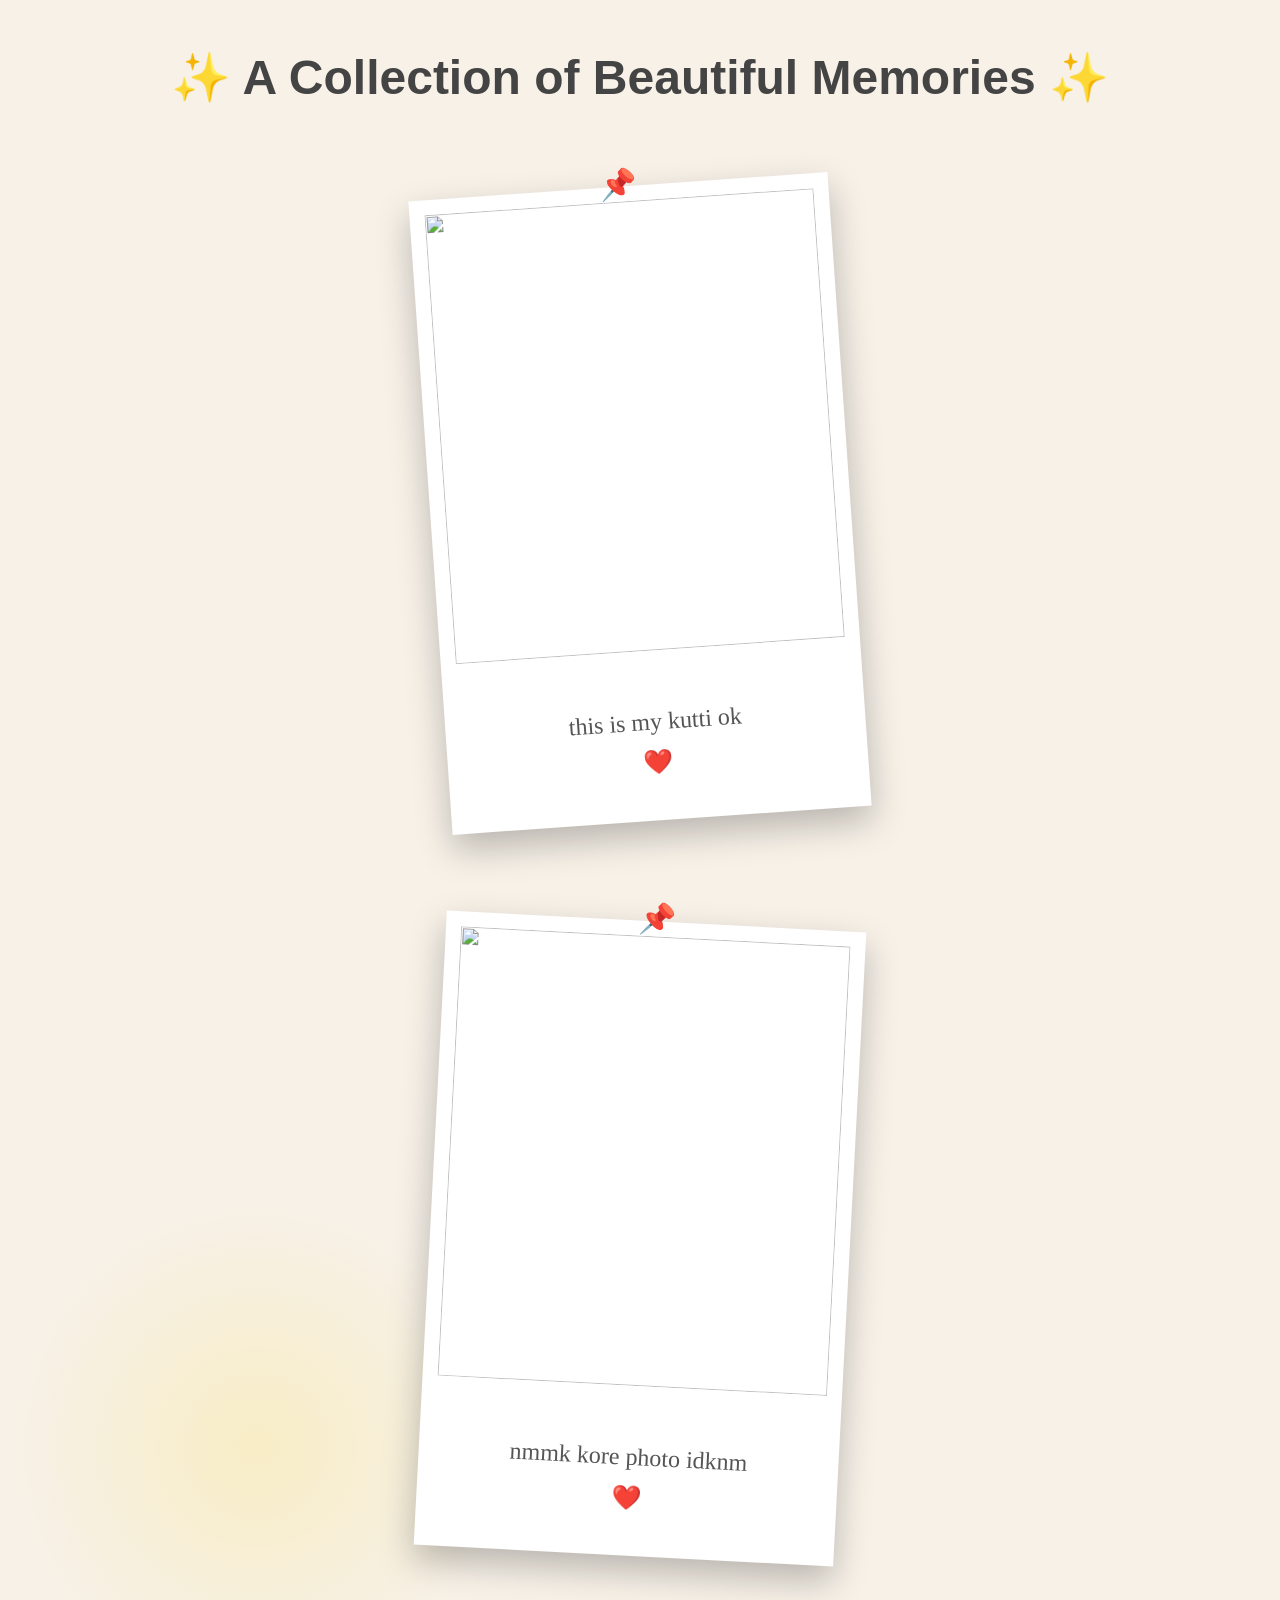
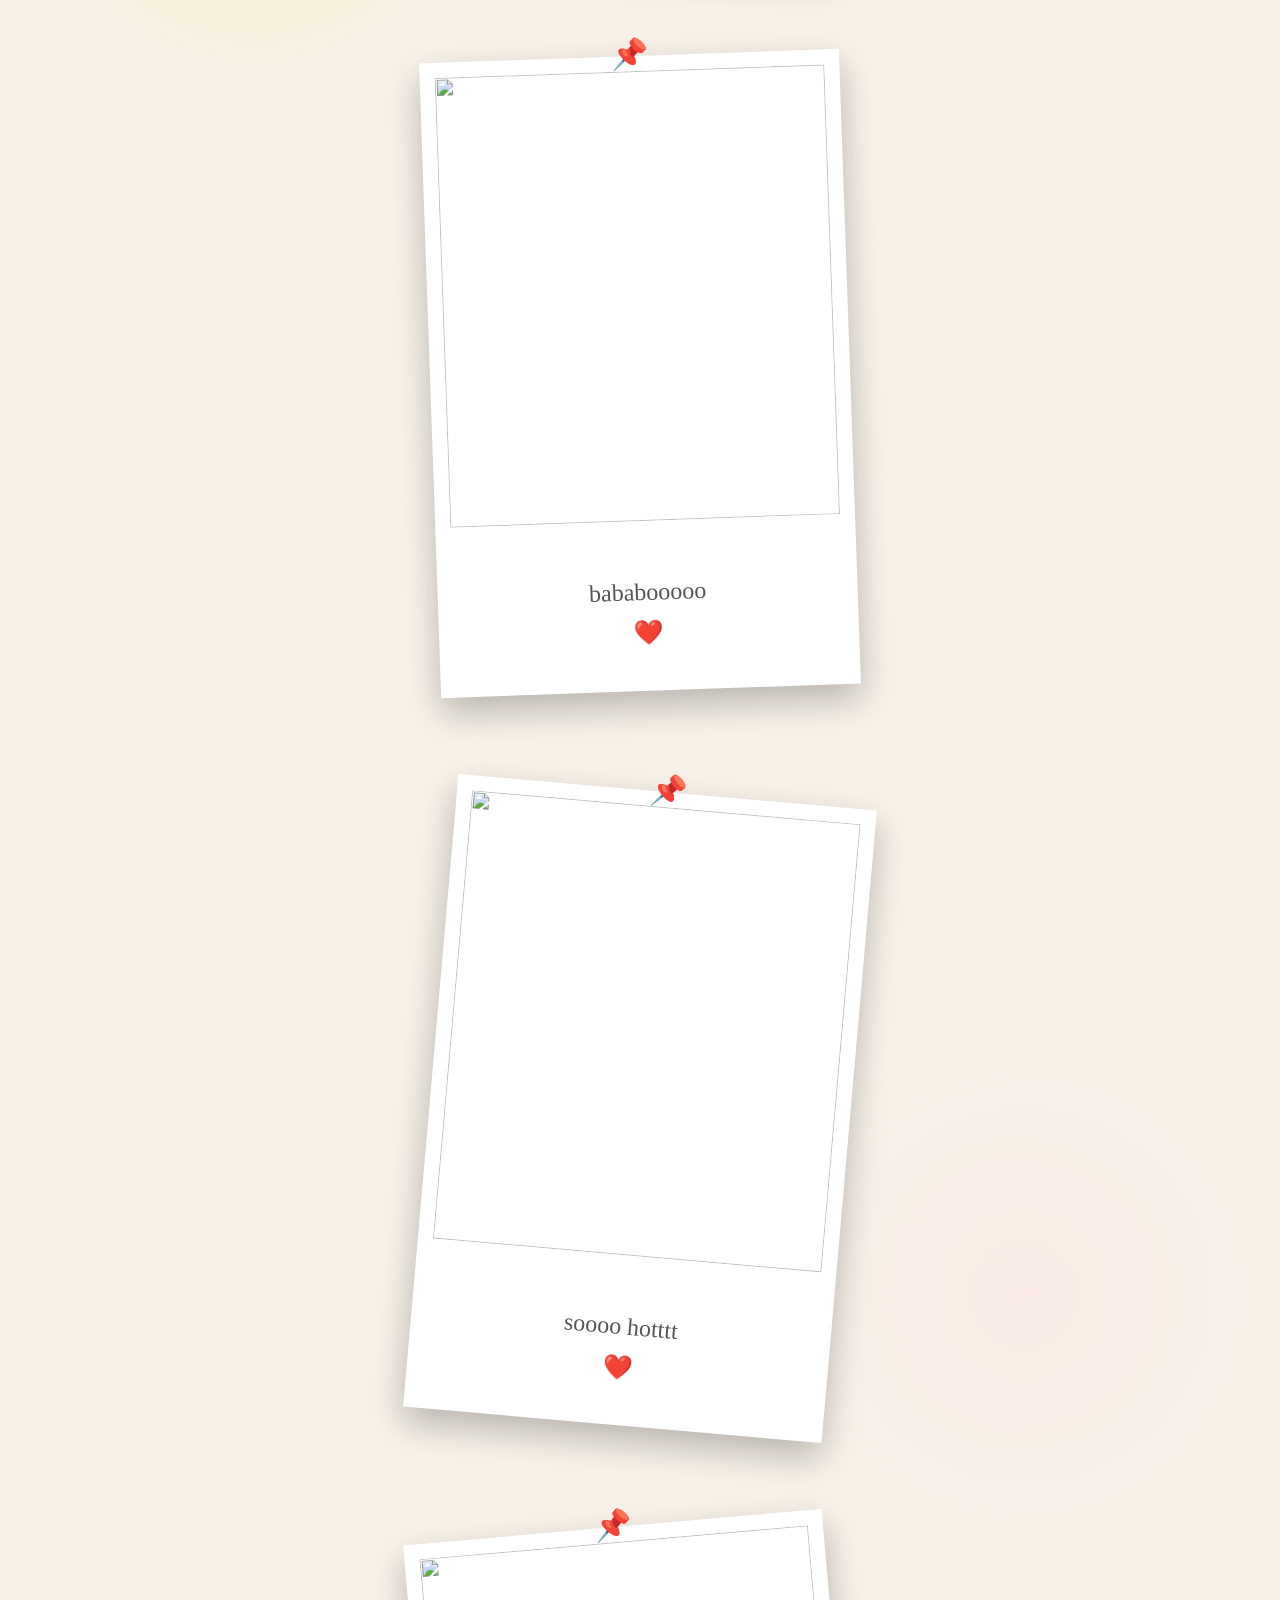
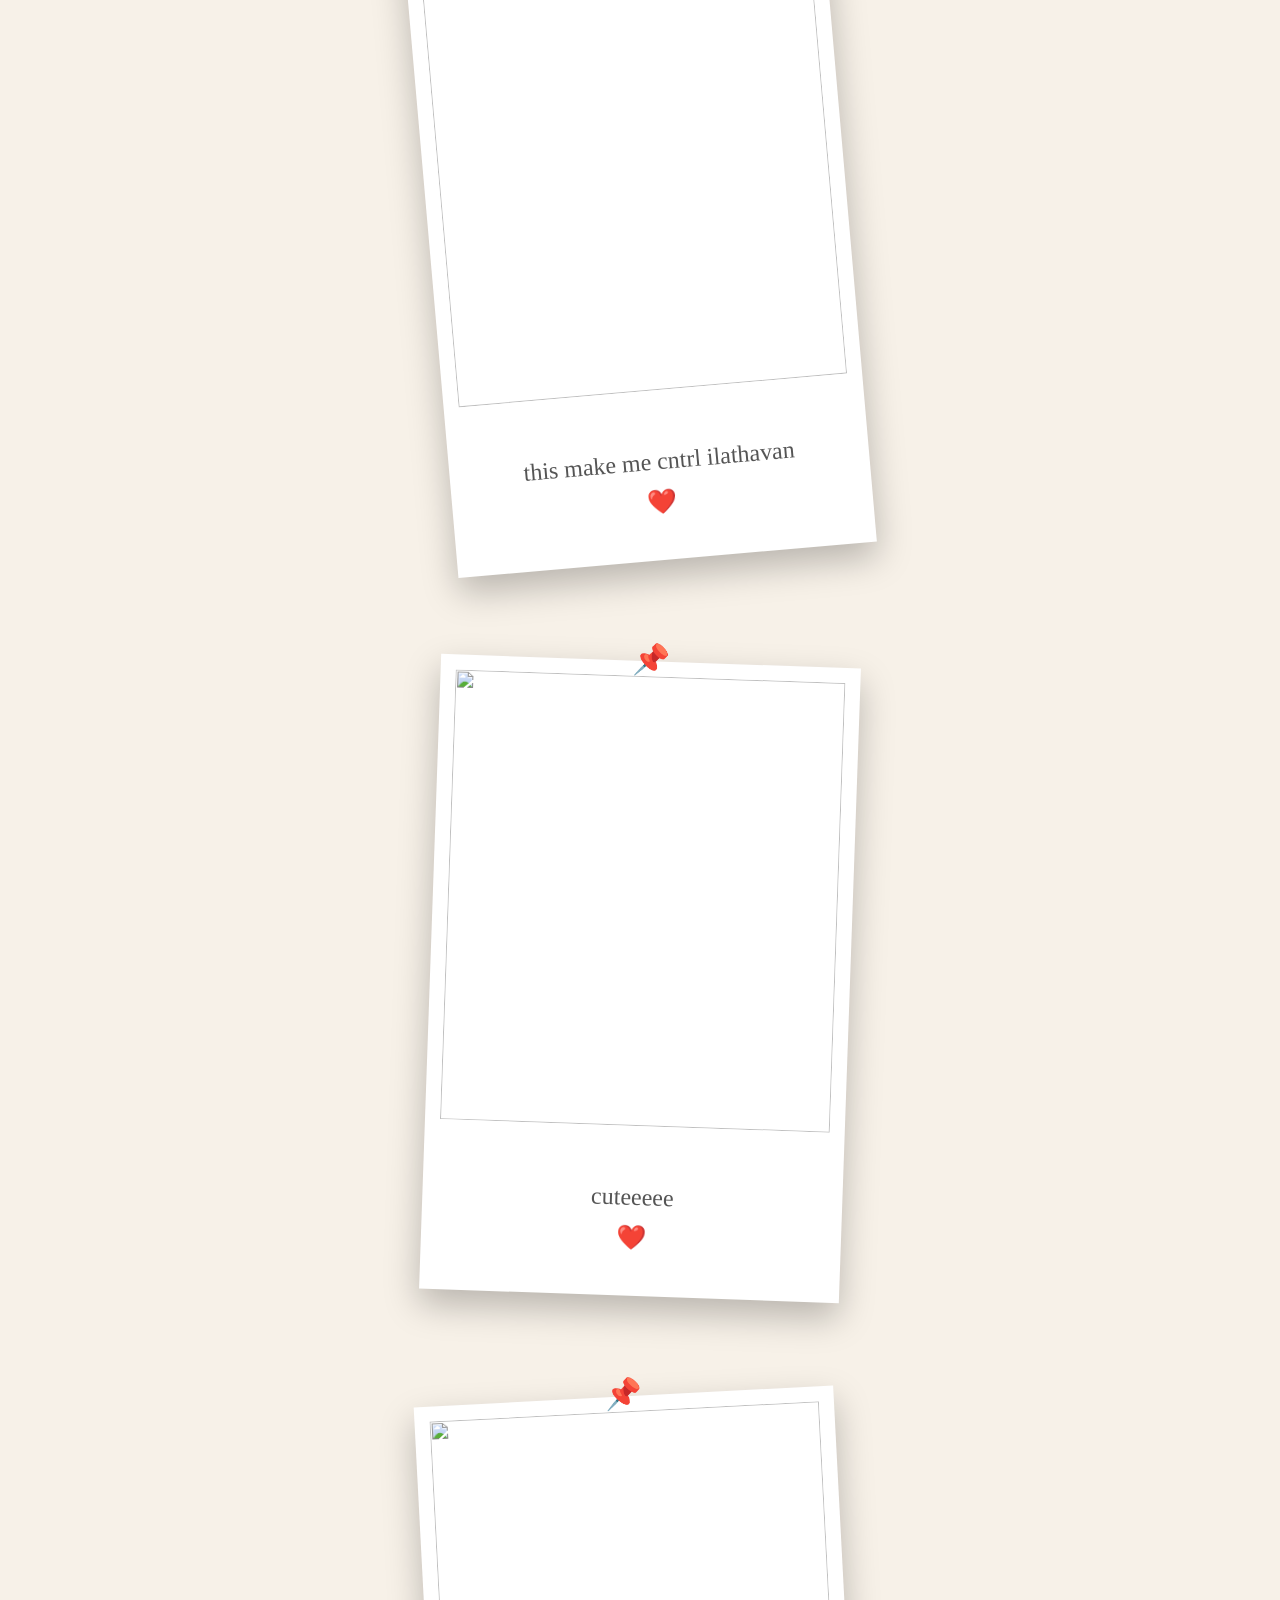
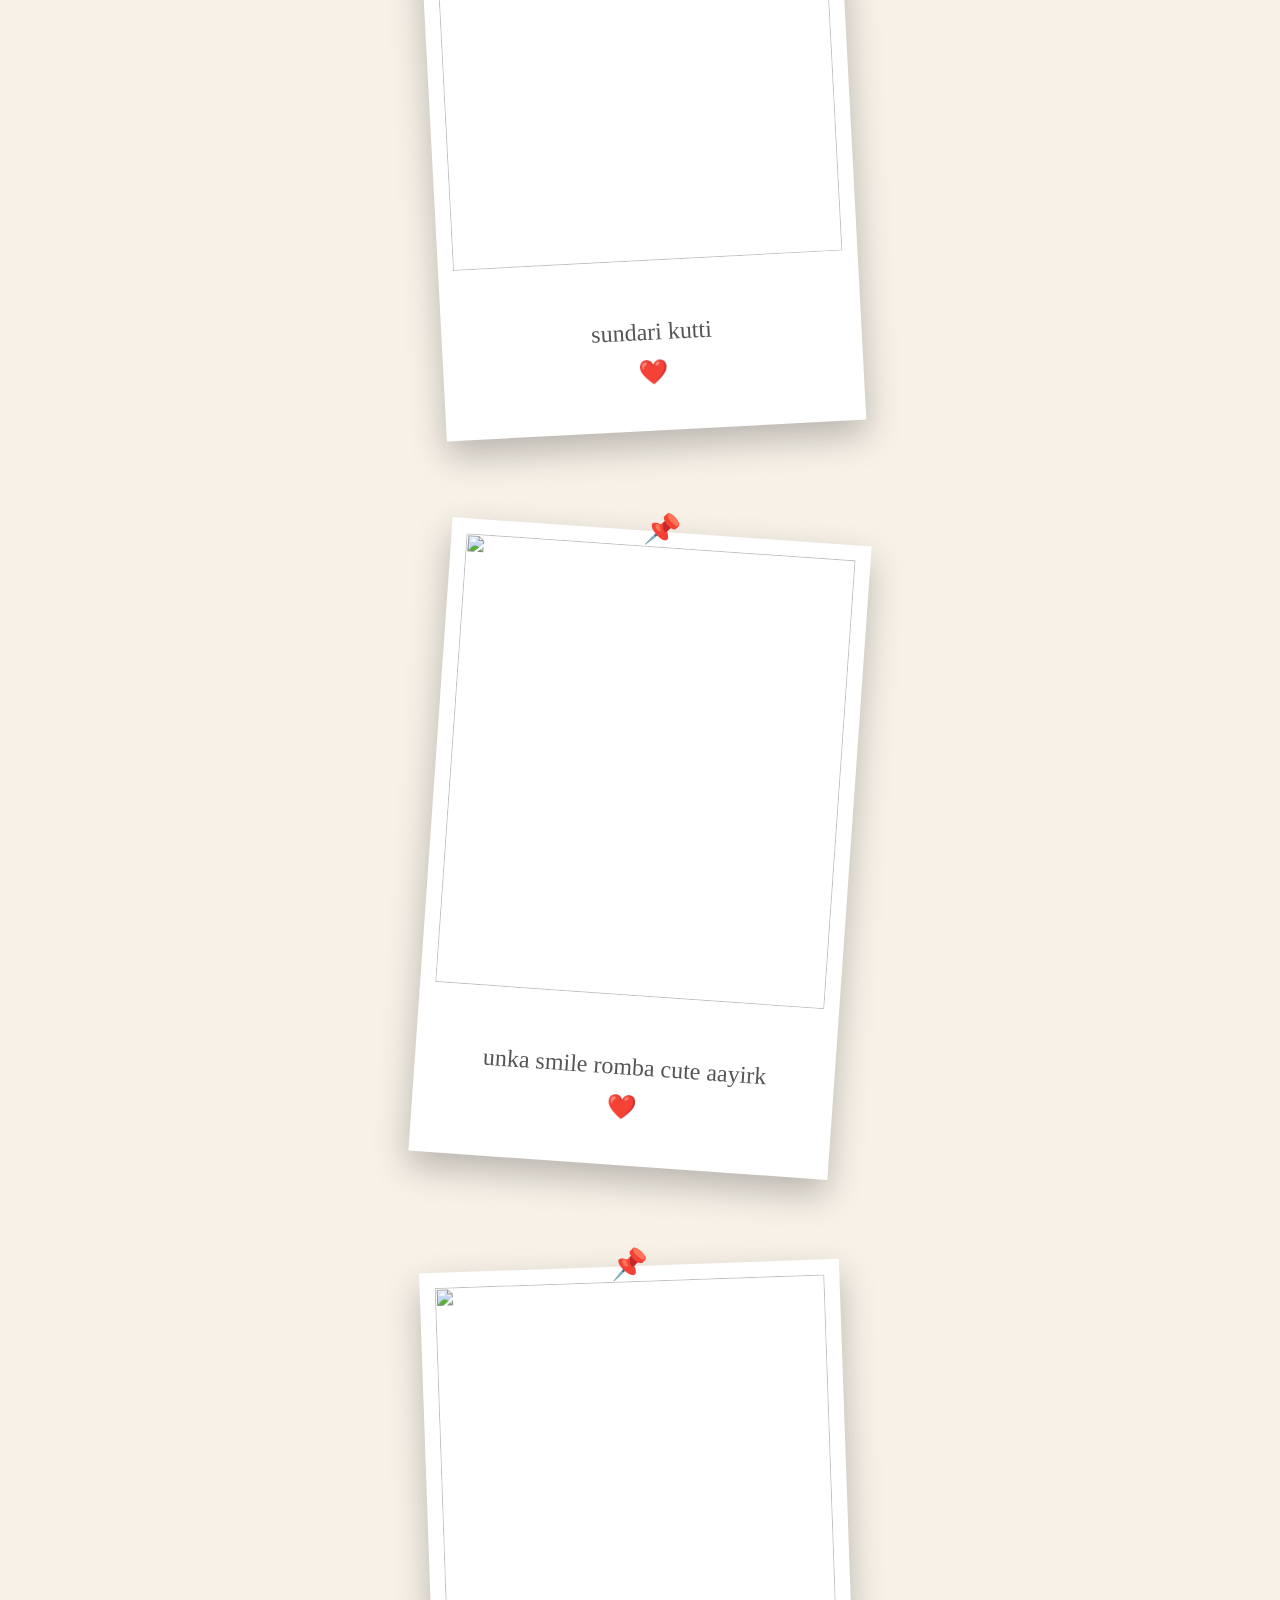
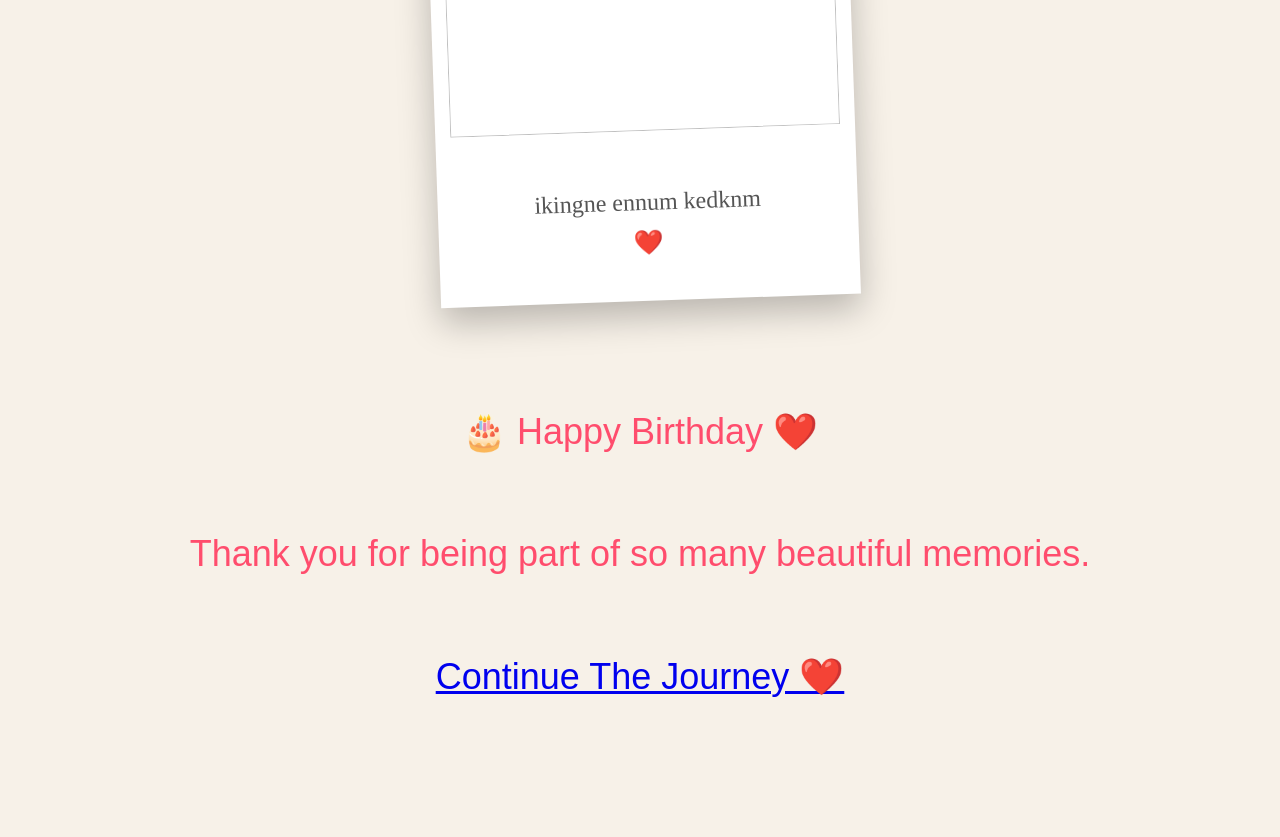
==== gallery.html @ ea30d5c4 "Add files via upload" ====
<!DOCTYPE html>
<html lang="en">
<head>
<meta charset="UTF-8">
<meta name="viewport" content="width=device-width, initial-scale=1.0">
<title>Polaroid Memories ❤️</title>

<style>

*{
    margin:0;
    padding:0;
    box-sizing:border-box;
}

body{
    background:#f7f1e8;
    background-image:
    radial-gradient(circle at 20% 20%, rgba(255,215,0,.15), transparent 250px),
    radial-gradient(circle at 80% 40%, rgba(255,192,203,.15), transparent 250px);
    font-family:Arial,sans-serif;
    padding:50px 20px;
}

h1{
    text-align:center;
    color:#444;
    font-size:3rem;
    margin-bottom:80px;
}

.gallery{
    display:flex;
    flex-direction:column;
    align-items:center;
    gap:100px;
}

.polaroid{
    width:420px;
    background:white;
    padding:15px;
    padding-bottom:170px;
    position:relative;
    box-shadow:0 15px 35px rgba(0,0,0,.25);
    transition:0.4s;
}

.polaroid:hover{
    transform:scale(1.05) !important;
}

.polaroid::before{
    content:"📌";
    position:absolute;
    top:-20px;
    left:50%;
    transform:translateX(-50%);
    font-size:30px;
}

.polaroid:nth-child(1){transform:rotate(-4deg);}
.polaroid:nth-child(2){transform:rotate(3deg);}
.polaroid:nth-child(3){transform:rotate(-2deg);}
.polaroid:nth-child(4){transform:rotate(5deg);}
.polaroid:nth-child(5){transform:rotate(-5deg);}
.polaroid:nth-child(6){transform:rotate(2deg);}
.polaroid:nth-child(7){transform:rotate(-3deg);}
.polaroid:nth-child(8){transform:rotate(4deg);}
.polaroid:nth-child(9){transform:rotate(-2deg);}

.polaroid img{
    width:100%;
    height:450px;
    object-fit:cover;
    display:block;
}

.caption{
    position:absolute;
    bottom:40px;
    left:50%;
    transform:translateX(-50%);
    width:90%;
    text-align:center;
    color:#555;
    font-size:24px;
    line-height:1.4;
    font-family:"Brush Script MT",cursive;
}

.heart{
    display:block;
    margin-top:8px;
    font-size:24px;
}

.final{
    text-align:center;
    margin-top:100px;
    margin-bottom:80px;
    color:#ff4d6d;
    font-size:36px;
    line-height:1.7;
}

</style>
</head>
<body>

<h1>✨ A Collection of Beautiful Memories ✨</h1>

<div class="gallery">

<div class="polaroid">
<img src="photos/photo1.jpg">
<div class="caption">
this is my kutti ok
<span class="heart">❤️</span>
</div>
</div>

<div class="polaroid">
<img src="photos/photo2.jpg">
<div class="caption">
nmmk kore photo idknm
<span class="heart">❤️</span>
</div>
</div>

<div class="polaroid">
<img src="photos/photo3.jpg">
<div class="caption">
bababooooo
<span class="heart">❤️</span>
</div>
</div>

<div class="polaroid">
<img src="photos/photo4.jpg">
<div class="caption">
soooo hotttt
<span class="heart">❤️</span>
</div>
</div>

<div class="polaroid">
<img src="photos/photo5.jpg">
<div class="caption">
this make me cntrl ilathavan
<span class="heart">❤️</span>
</div>
</div>

<div class="polaroid">
<img src="photos/photo6.jpg">
<div class="caption">
cuteeeee
<span class="heart">❤️</span>
</div>
</div>

<div class="polaroid">
<img src="photos/photo7.jpg">
<div class="caption">
sundari kutti
<span class="heart">❤️</span>
</div>
</div>

<div class="polaroid">
<img src="photos/photo8.jpg">
<div class="caption">
unka smile romba cute aayirk
<span class="heart">❤️</span>
</div>
</div>

<div class="polaroid">
<img src="photos/photo9.jpg">
<div class="caption">
ikingne ennum kedknm
<span class="heart">❤️</span>
</div>
</div>

</div>

<div class="final">
🎂 Happy Birthday ❤️
<br><br>
Thank you for being part of so many beautiful memories.

<br><br>

<a href="memories.html" class="next-btn">
Continue The Journey ❤️
</a>

</div>

</body>
</html>
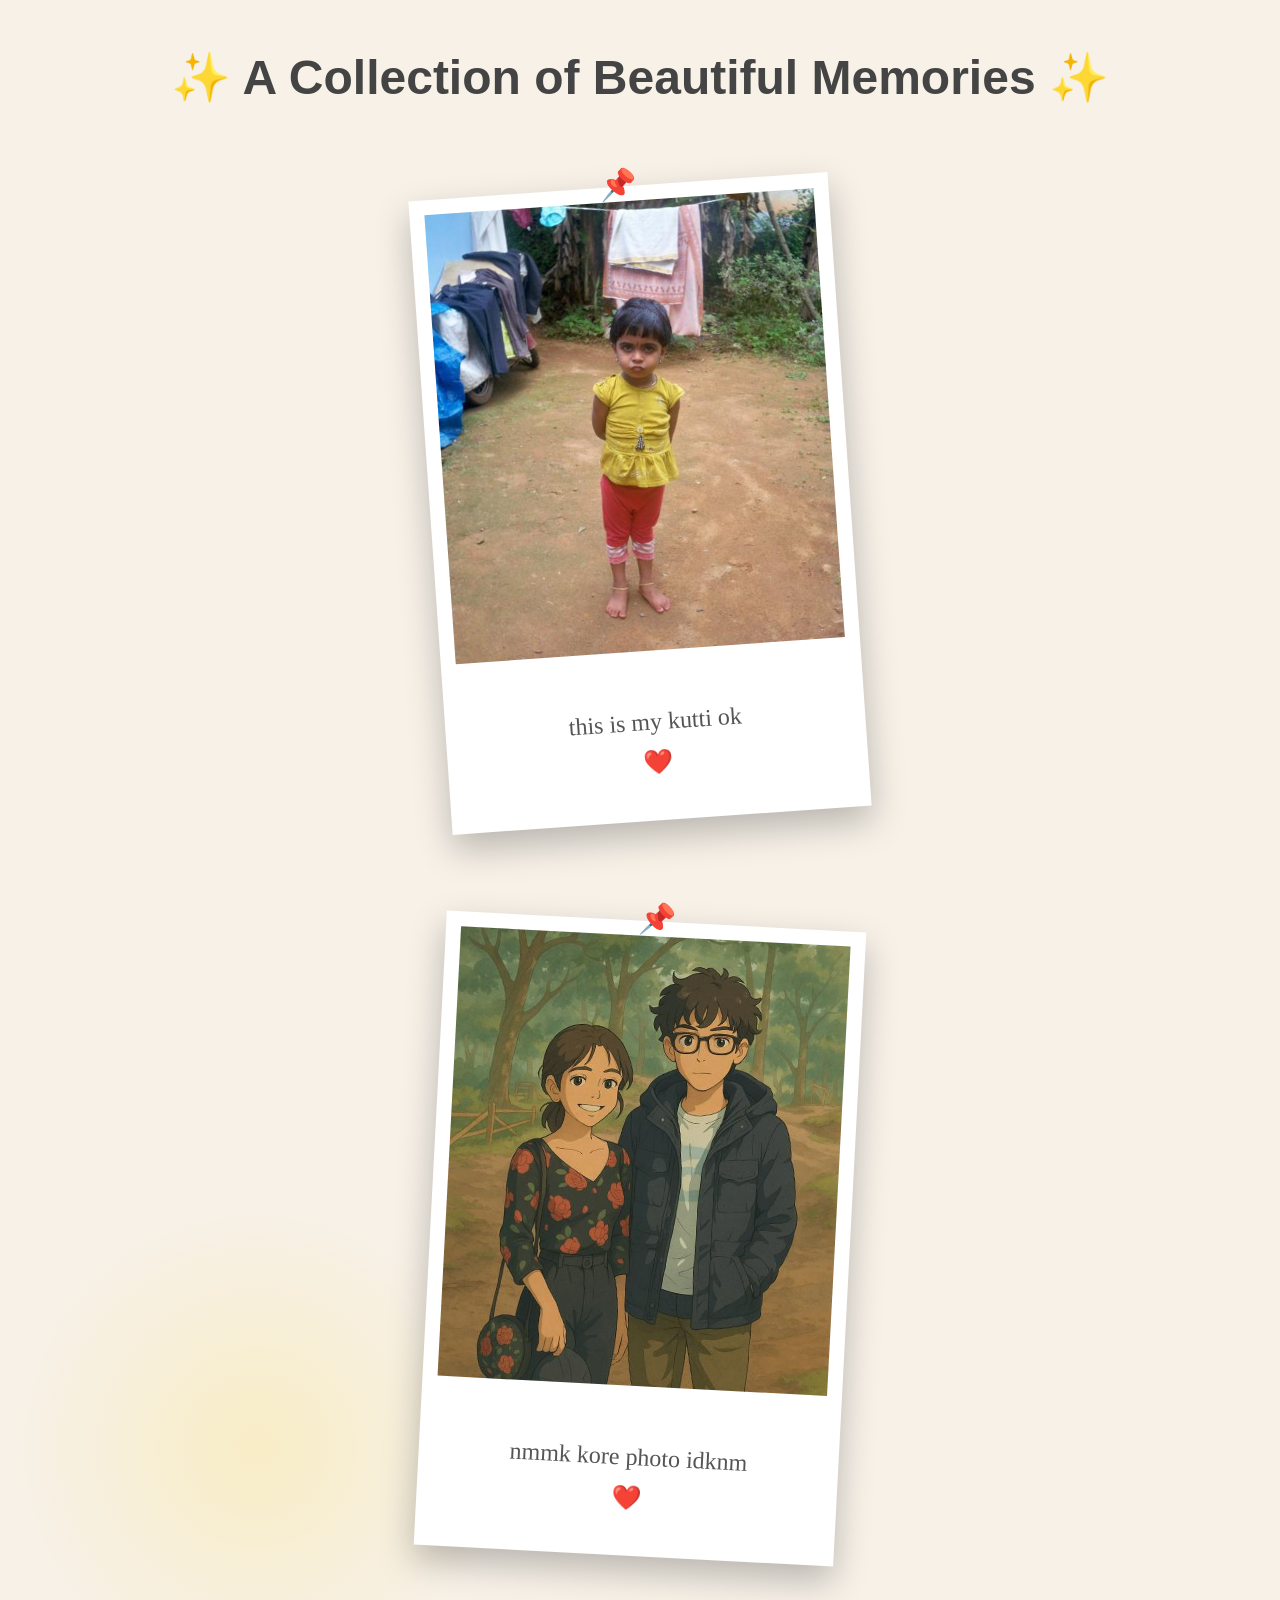
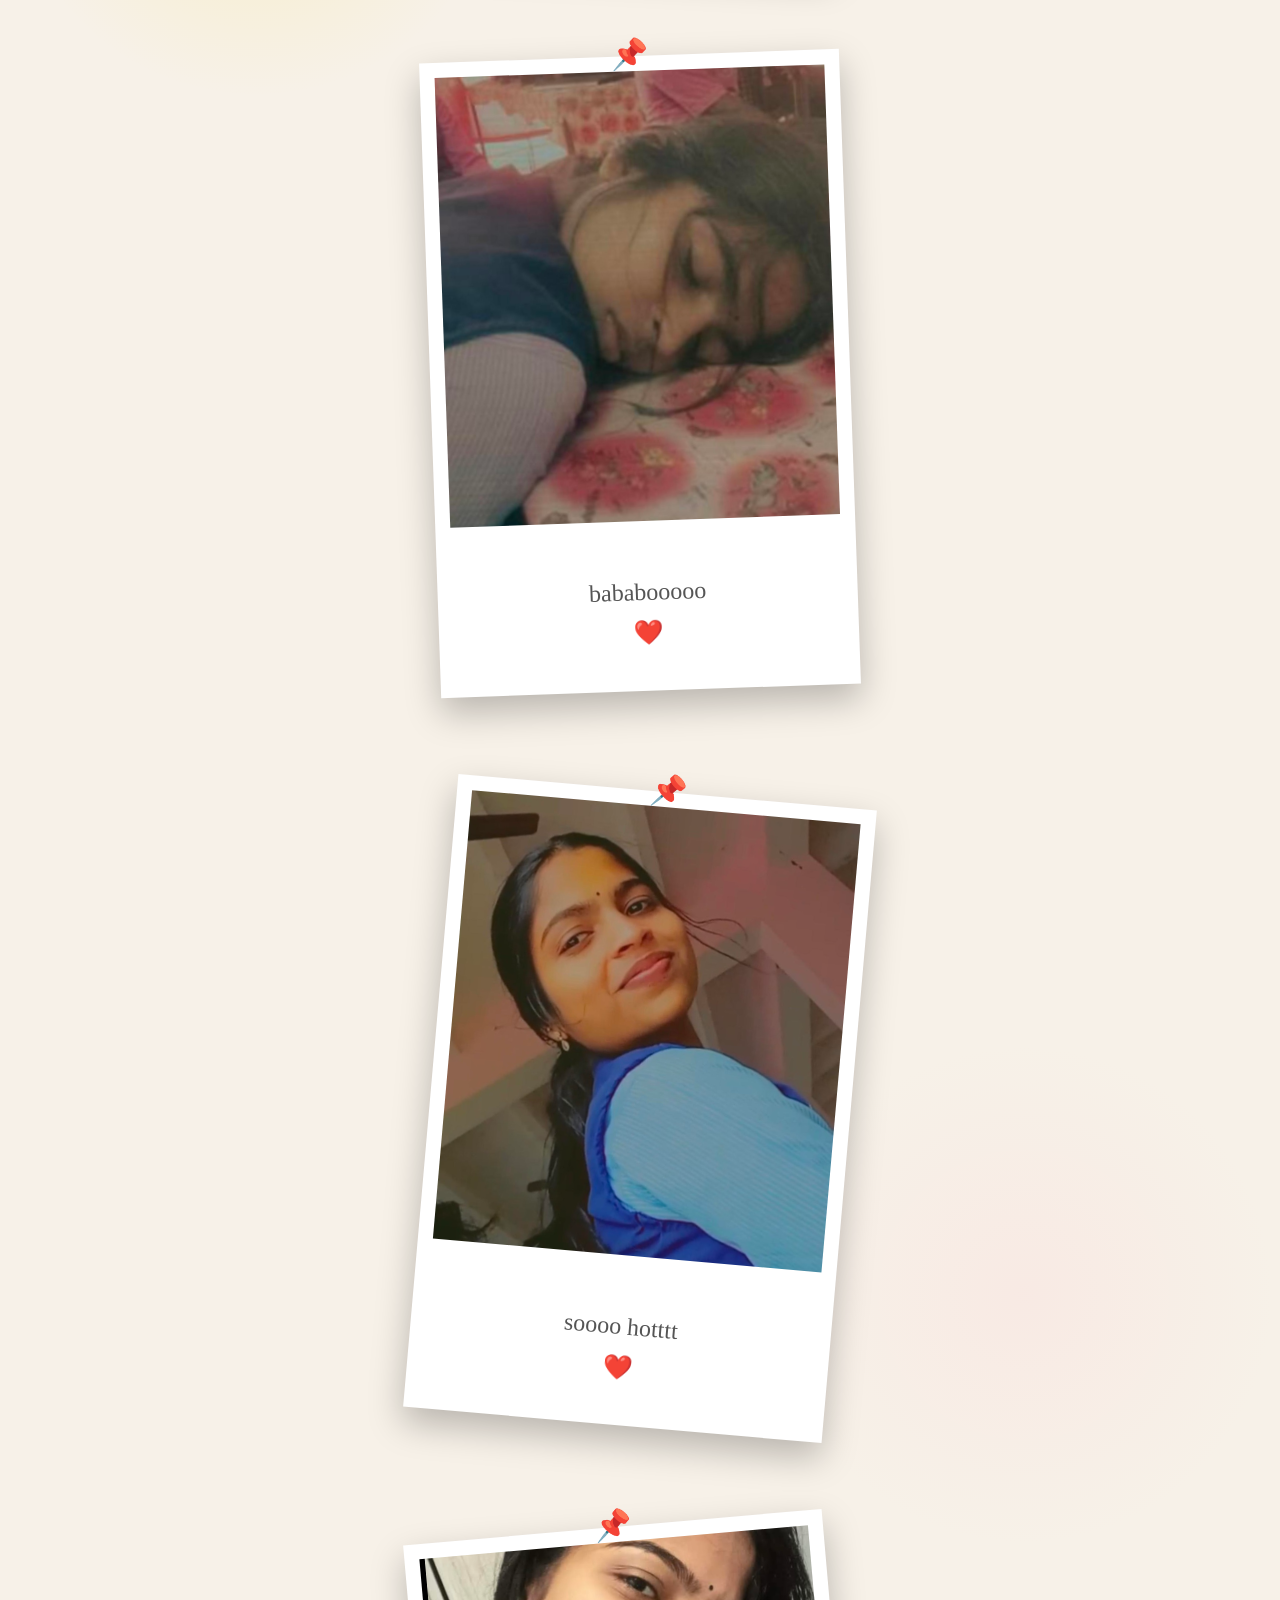
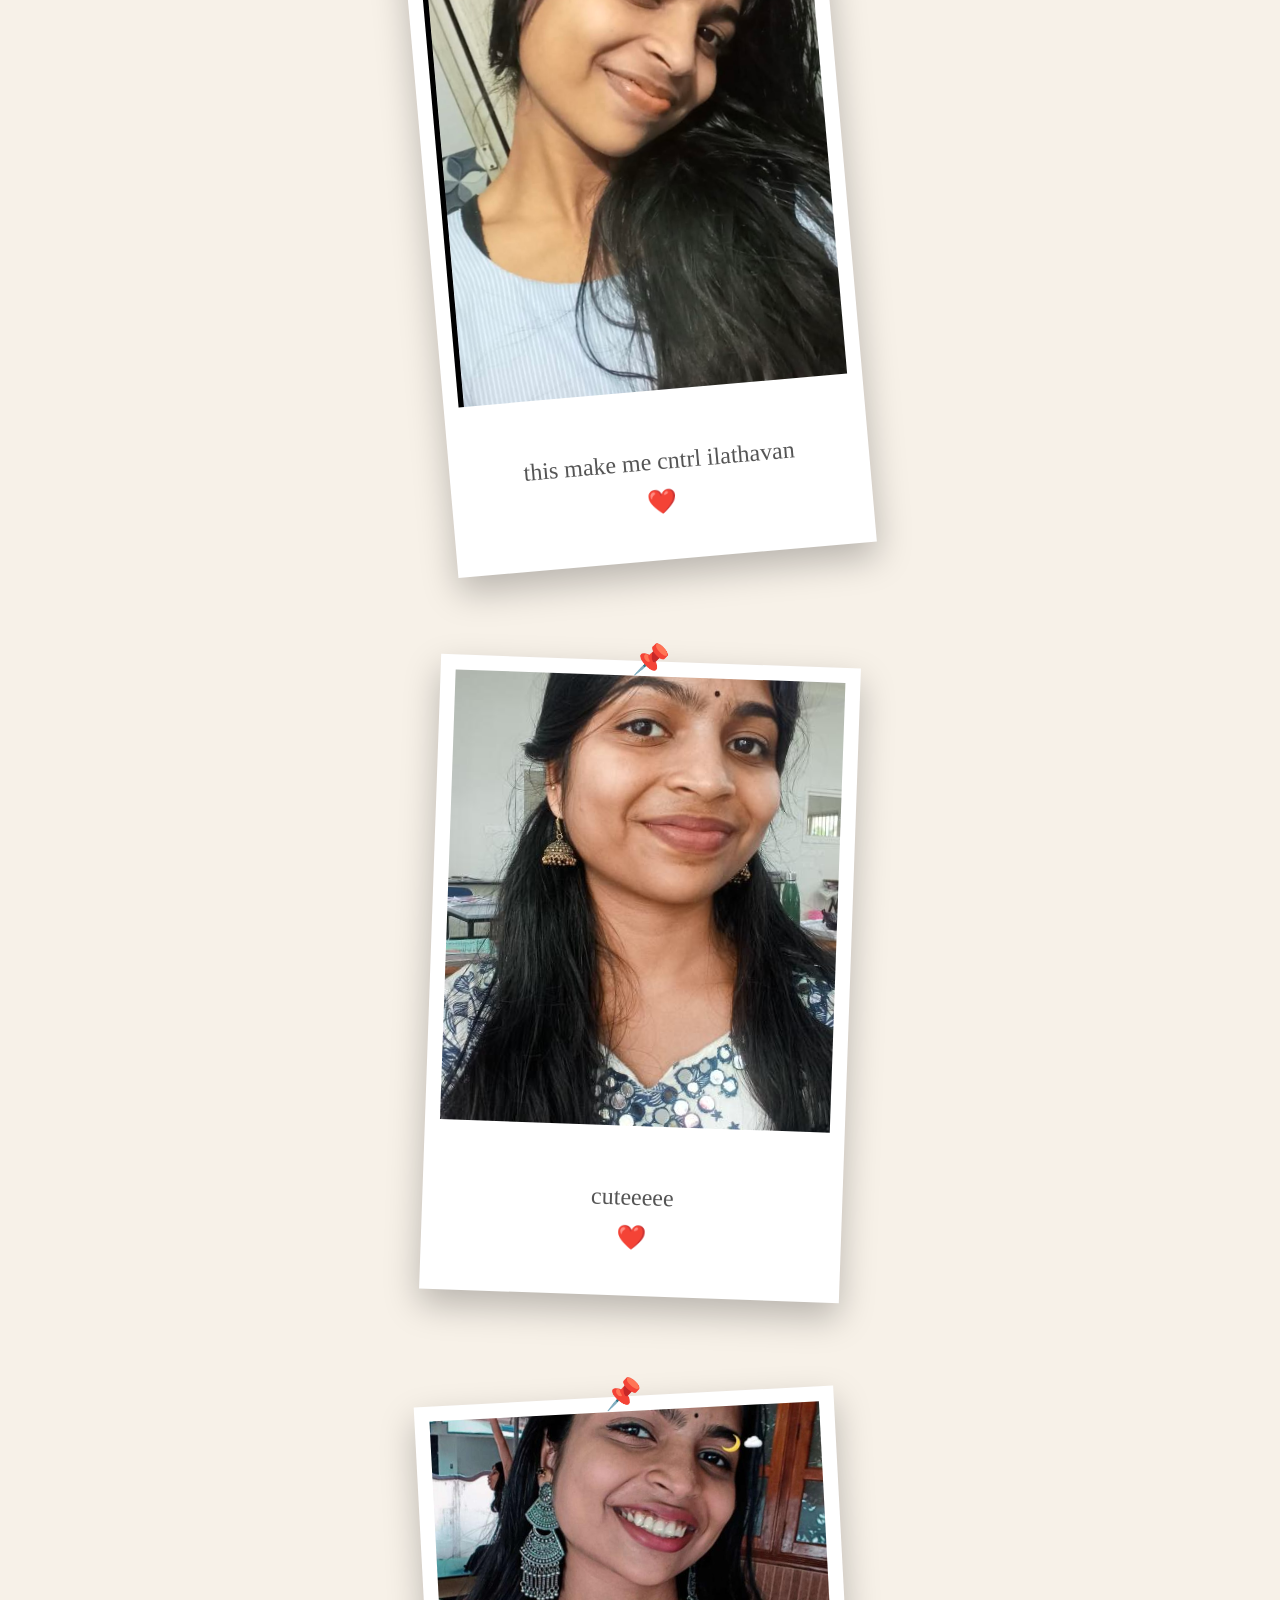
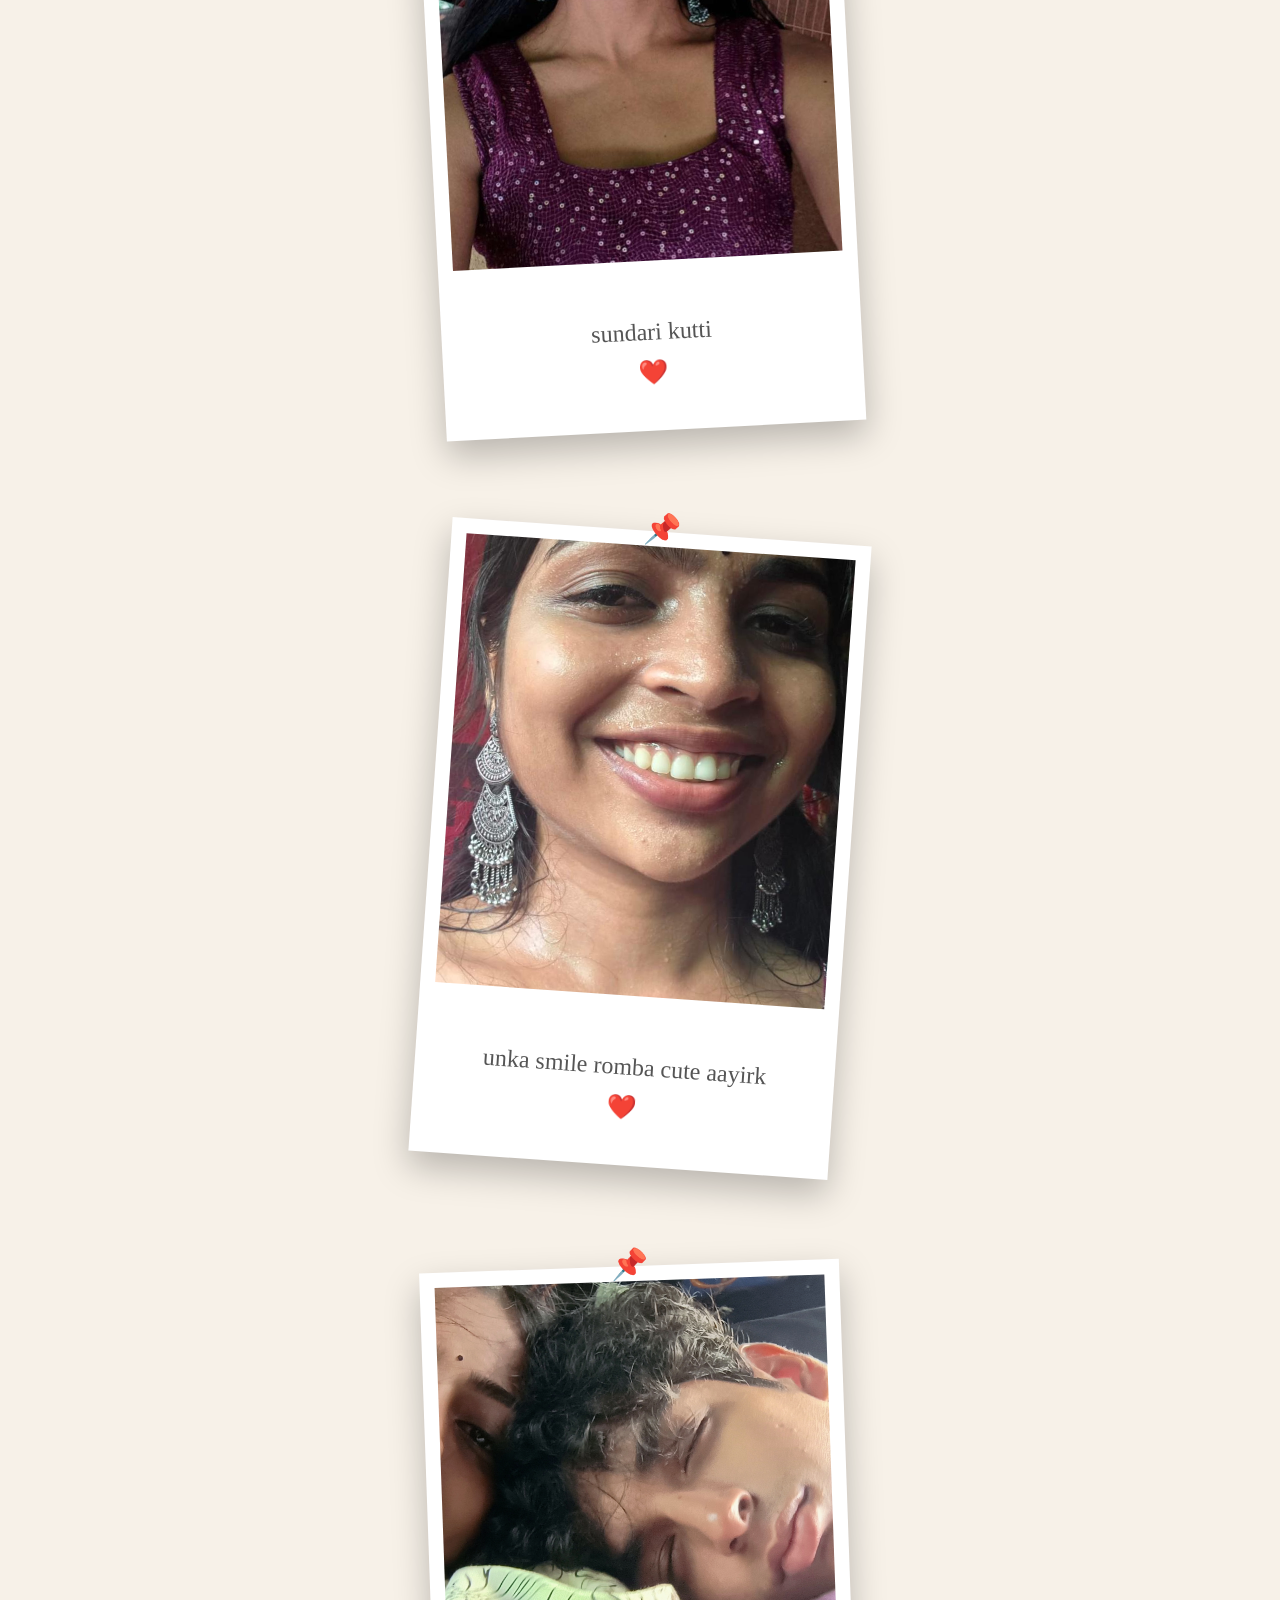
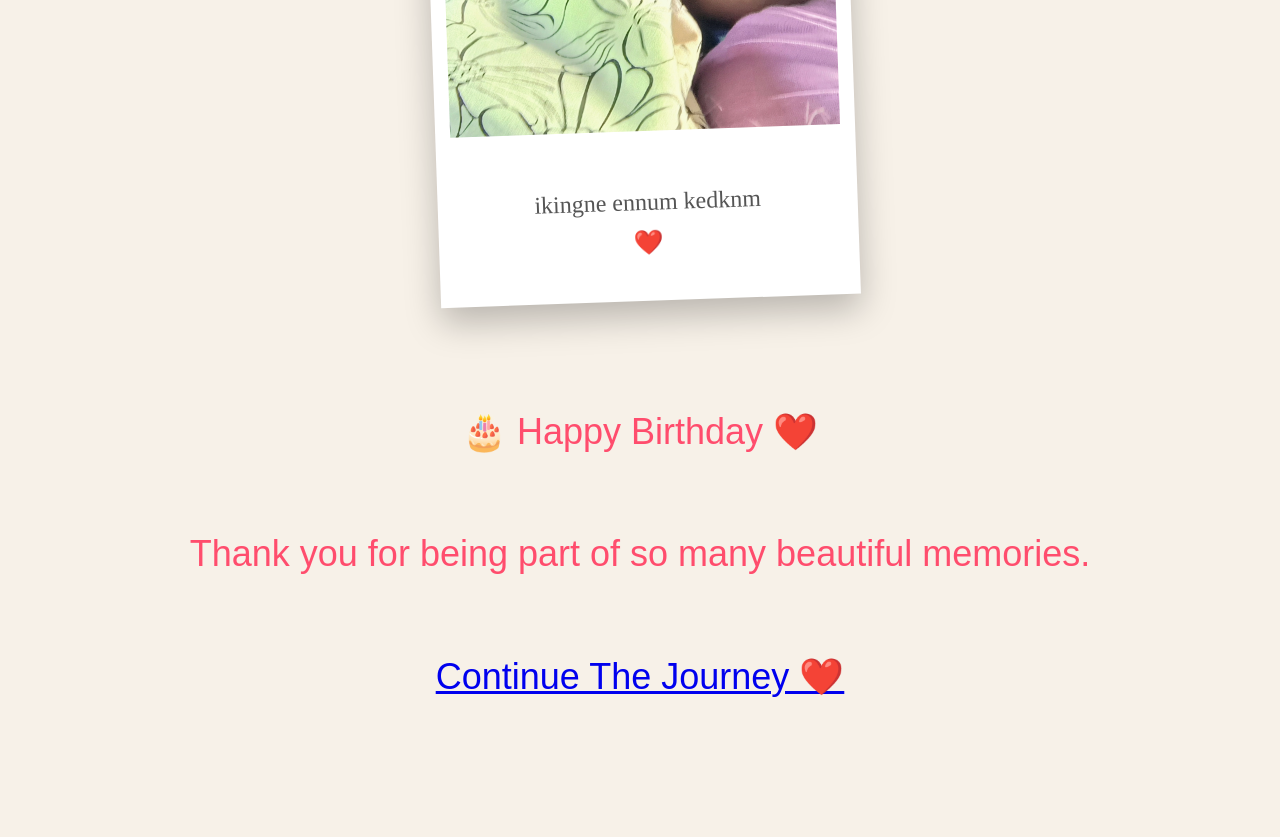
==== commit 444c7cb5: "Add files via upload" ====
--- a/gallery.html
+++ b/gallery.html
@@ -113,7 +113,7 @@
 <div class="gallery">
 
 <div class="polaroid">
-<img src="photos/photo1.jpg">
+<img src="photo1.jpg">
 <div class="caption">
 this is my kutti ok
 <span class="heart">❤️</span>
@@ -121,7 +121,7 @@
 </div>
 
 <div class="polaroid">
-<img src="photos/photo2.jpg">
+<img src="photo2.jpg">
 <div class="caption">
 nmmk kore photo idknm
 <span class="heart">❤️</span>
@@ -129,7 +129,7 @@
 </div>
 
 <div class="polaroid">
-<img src="photos/photo3.jpg">
+<img src="photo3.jpg">
 <div class="caption">
 bababooooo
 <span class="heart">❤️</span>
@@ -137,7 +137,7 @@
 </div>
 
 <div class="polaroid">
-<img src="photos/photo4.jpg">
+<img src="photo4.jpg">
 <div class="caption">
 soooo hotttt
 <span class="heart">❤️</span>
@@ -145,7 +145,7 @@
 </div>
 
 <div class="polaroid">
-<img src="photos/photo5.jpg">
+<img src="photo5.jpg">
 <div class="caption">
 this make me cntrl ilathavan
 <span class="heart">❤️</span>
@@ -153,7 +153,7 @@
 </div>
 
 <div class="polaroid">
-<img src="photos/photo6.jpg">
+<img src="photo6.jpg">
 <div class="caption">
 cuteeeee
 <span class="heart">❤️</span>
@@ -161,7 +161,7 @@
 </div>
 
 <div class="polaroid">
-<img src="photos/photo7.jpg">
+<img src="photo7.jpg">
 <div class="caption">
 sundari kutti
 <span class="heart">❤️</span>
@@ -169,7 +169,7 @@
 </div>
 
 <div class="polaroid">
-<img src="photos/photo8.jpg">
+<img src="photo8.jpg">
 <div class="caption">
 unka smile romba cute aayirk
 <span class="heart">❤️</span>
@@ -177,7 +177,7 @@
 </div>
 
 <div class="polaroid">
-<img src="photos/photo9.jpg">
+<img src="photo9.jpg">
 <div class="caption">
 ikingne ennum kedknm
 <span class="heart">❤️</span>
